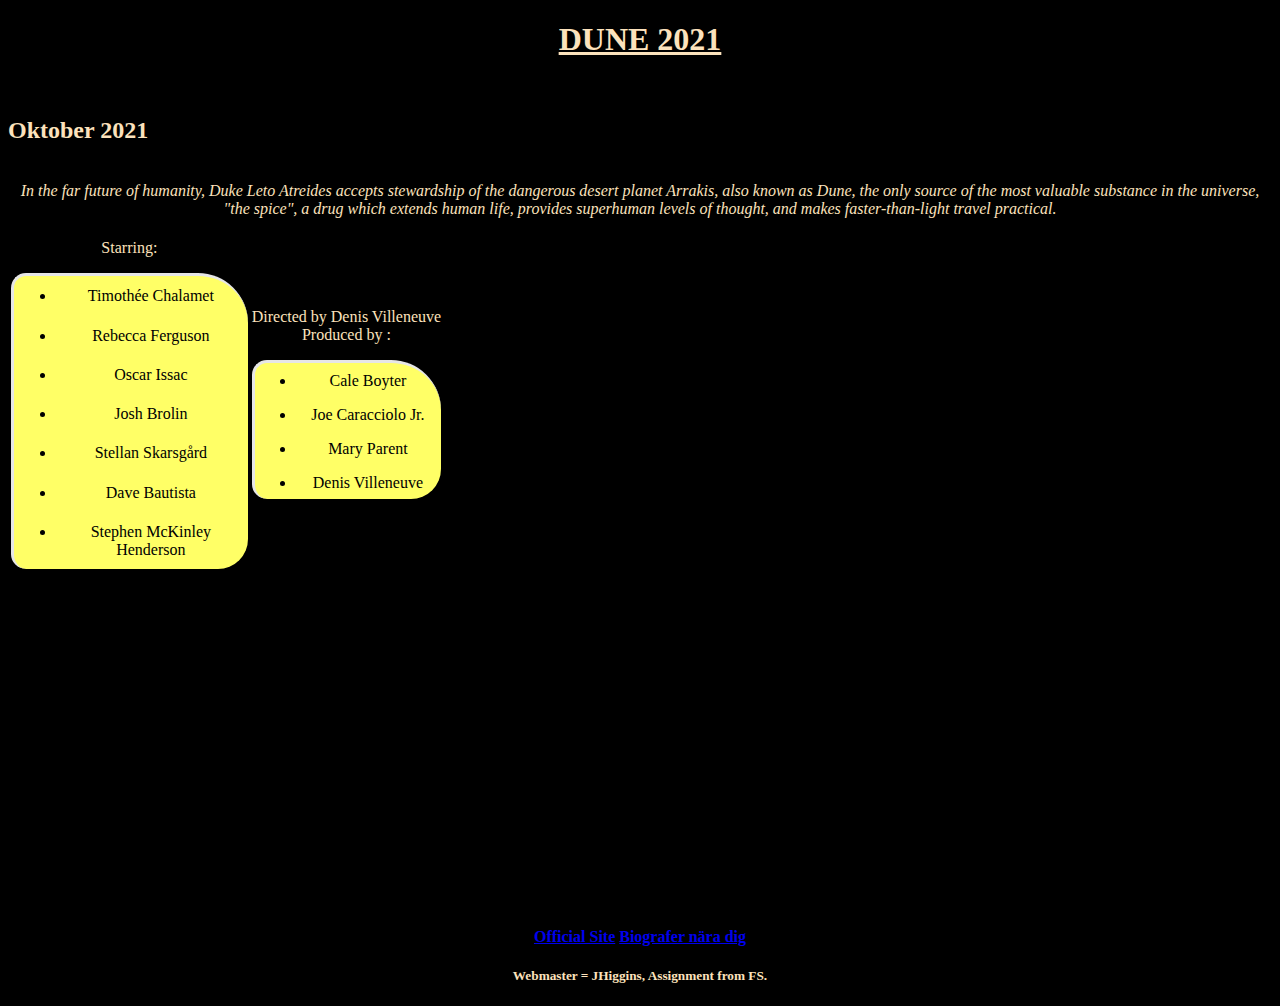
==== index.html @ 12079d5c "Added css index" ====
<!DOCTYPE html>
<html lang="en">
    <head>
        <title>SkansenCinema DUNE 2021</title>
        <meta name="Övning" content="Simple HTML page">
        <meta charset="UTF-8">
        <link rel="stylesheet" href="index.css" type="text/css">
    </head>
    <body style="text-align: center;" >
        <div id="Header" >
            <h1>
                <u> DUNE 2021</u>
                <br>
                <img src="https://www.dunemovie.net/assets/img/icons/favicon.jpg" alt="">
            </h1>
        </div>
        <div id="Subheader">
            <h2>Oktober 2021</h2>
                
                <br>
                
                <i> In the far future of humanity, Duke Leto Atreides accepts stewardship of the dangerous desert planet Arrakis, also known as Dune, the only source of the most valuable substance in the universe, "the spice", a drug which extends human life, provides superhuman levels of thought, and makes faster-than-light travel practical.</i> 
                <br><br>
            <table>
                <tbody>
                    <tr> 
                        <td>  
                            Starring: 
                            <ul>
                                <li>Timothée Chalamet</li>  
                                <li> Rebecca Ferguson</li>
                                <li>Oscar Issac</li>
                                <li>Josh Brolin</li>
                                <li>Stellan Skarsgård</li>
                                <li>Dave Bautista</li>
                                <li>Stephen McKinley Henderson</li>
                            </ul>
                        </td>
                        <td>
               Directed by	Denis Villeneuve <br>
                    Produced by	: <br>
                    <ul>
                    <li>Cale Boyter</li>
                    <li>Joe Caracciolo Jr.</li>
                    <li>Mary Parent</li>
                    <li>Denis Villeneuve</li></ul>
                    
                        </td>
                        </tr>
                    </tbody>
                 </table>
            
        </div>
        <div id="Trailer">
            

                <iframe width="560" height="315" src="https://www.youtube.com/embed/n9xhJrPXop4" frameborder="0" allow="accelerometer; autoplay; clipboard-write; encrypted-media; gyroscope; picture-in-picture" allowfullscreen></iframe>
            
        </div>
        <div id="Links">
            <h4>
                <a href="https://www.dunemovie.net/">Official Site</a>
                
                <a href="https://www.letmegooglethat.com/?q=biografer+n%C3%A4ra+mig">Biografer nära dig</a>
            </h4>
        </div>
        <div id="Footer">
            <h5>
                Webmaster = JHiggins, Assignment from FS.
            </h5>
        </div>
    </body>

</html>
---- index.css ----
body{
    color: rgb(252, 226, 188);
    background-color: black;
    text-align: center;
    align-items: center;
    text-shadow: ;
}

header{
    font-weight: bolder;
}
#Links{
    display: inline;
}

h2{
    text-align: left;
}

ul{
    border-radius: 15px 50px 30px 15px;
    background-color: #ffff66;
    color: black;
    text-shadow: black;
    text;
    list-style-type:disc;
    border-style: solid;
    border-color: #e6e6e6;
    border-width: 3px 0 0 3px;
}
ul li{
    padding: 5%;
    text-shadow: black;
    text-size-adjust: larger;
    margin: 1%;
}
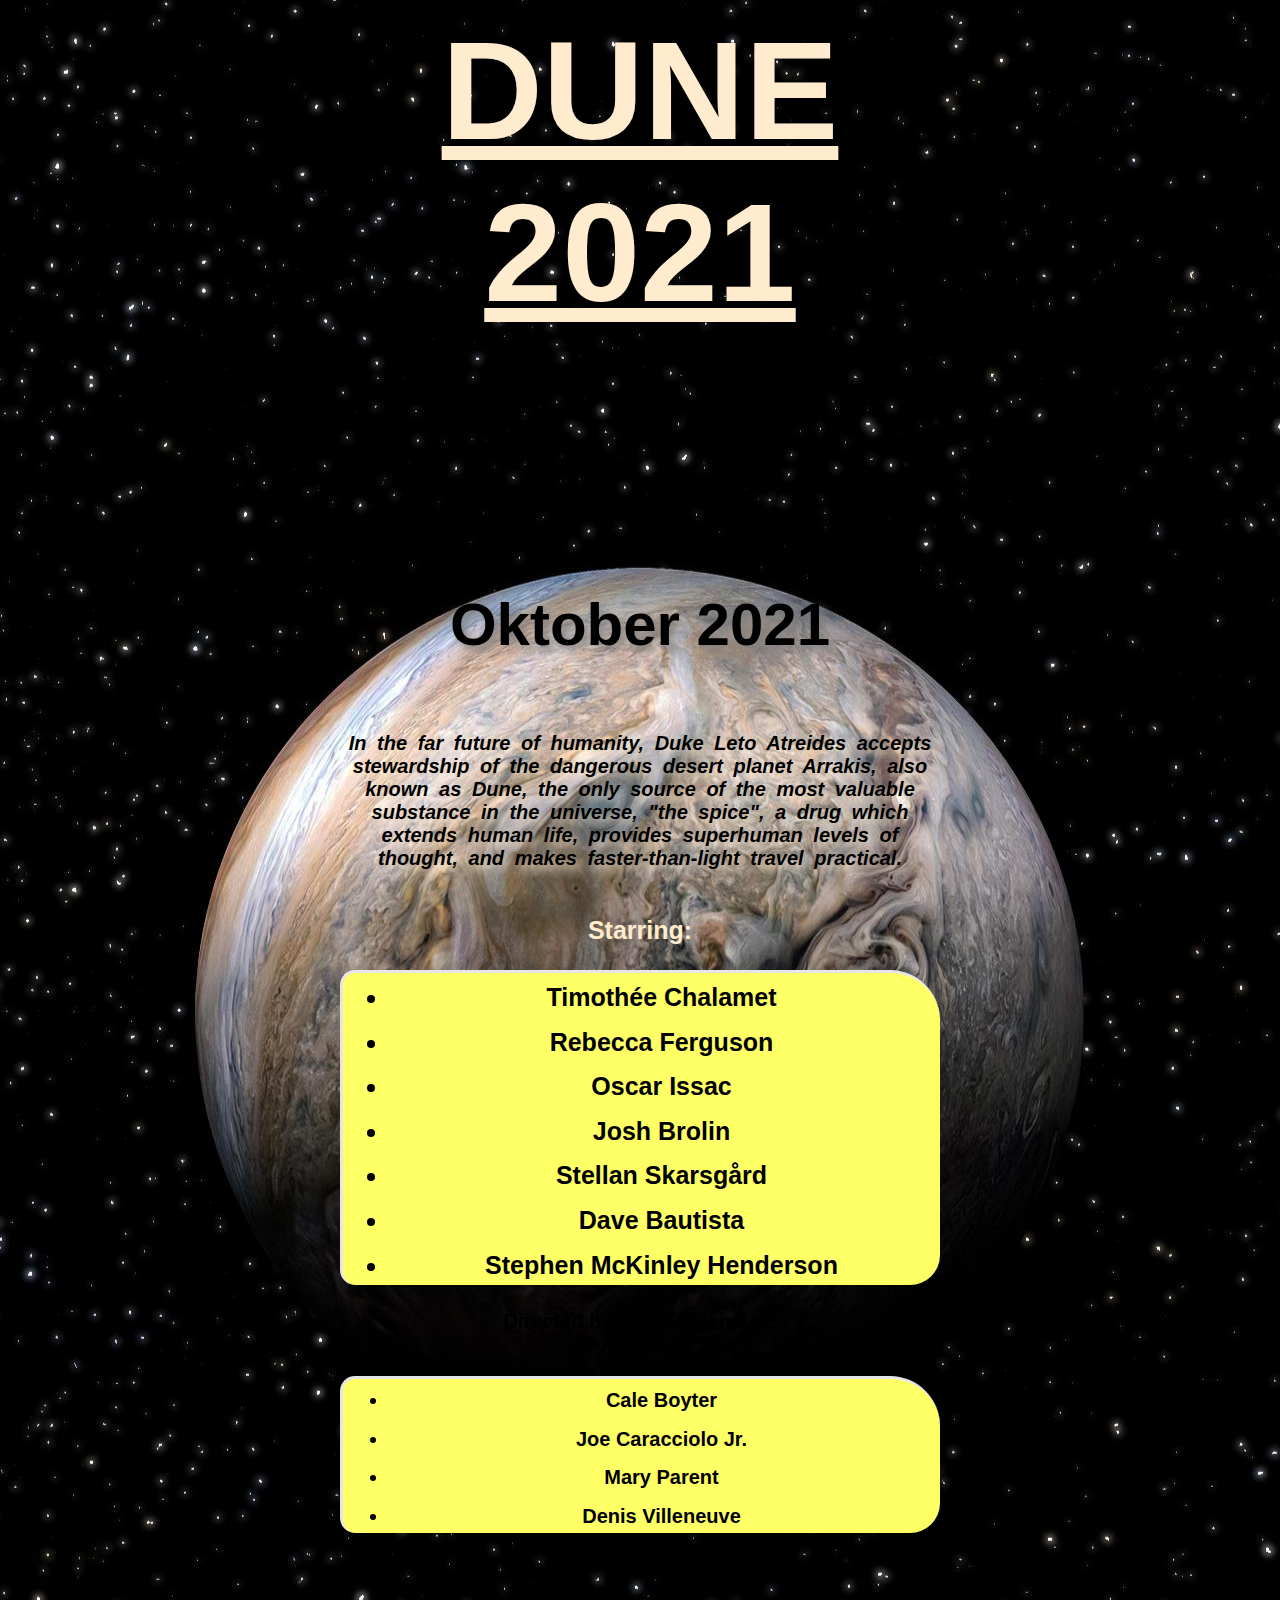
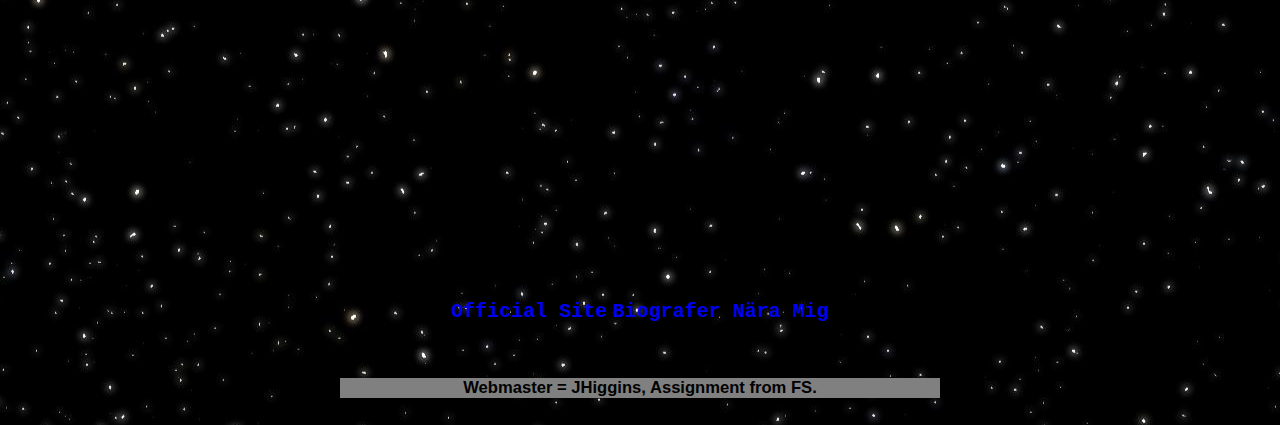
==== commit 8fb0c722: "tweaked code" ====
--- a/index.html
+++ b/index.html
@@ -19,12 +19,9 @@
                 
                 <br>
                 
-                <i> In the far future of humanity, Duke Leto Atreides accepts stewardship of the dangerous desert planet Arrakis, also known as Dune, the only source of the most valuable substance in the universe, "the spice", a drug which extends human life, provides superhuman levels of thought, and makes faster-than-light travel practical.</i> 
+               <div id="Summary"> <i> In the far future of humanity, Duke Leto Atreides accepts stewardship of the dangerous desert planet Arrakis, also known as Dune, the only source of the most valuable substance in the universe, "the spice", a drug which extends human life, provides superhuman levels of thought, and makes faster-than-light travel practical.</i> </div>
                 <br><br>
-            <table>
-                <tbody>
-                    <tr> 
-                        <td>  
+            <div id="Starring">
                             Starring: 
                             <ul>
                                 <li>Timothée Chalamet</li>  
@@ -35,33 +32,31 @@
                                 <li>Dave Bautista</li>
                                 <li>Stephen McKinley Henderson</li>
                             </ul>
-                        </td>
-                        <td>
-               Directed by	Denis Villeneuve <br>
-                    Produced by	: <br>
-                    <ul>
-                    <li>Cale Boyter</li>
-                    <li>Joe Caracciolo Jr.</li>
-                    <li>Mary Parent</li>
-                    <li>Denis Villeneuve</li></ul>
+            </div>
+            <div id="Directed">                        
+                            Directed by	Denis Villeneuve <br>
+                            Produced by	: <br>
+                            <ul>
+                            <li>Cale Boyter</li>
+                            <li>Joe Caracciolo Jr.</li>
+                            <li>Mary Parent</li>
+                            <li>Denis Villeneuve</li></ul>
+            </div>
+            </div>
                     
-                        </td>
-                        </tr>
-                    </tbody>
-                 </table>
             
-        </div>
+        
         <div id="Trailer">
             
 
                 <iframe width="560" height="315" src="https://www.youtube.com/embed/n9xhJrPXop4" frameborder="0" allow="accelerometer; autoplay; clipboard-write; encrypted-media; gyroscope; picture-in-picture" allowfullscreen></iframe>
             
         </div>
-        <div id="Links">
+        <div id="Links" class="links">
             <h4>
                 <a href="https://www.dunemovie.net/">Official Site</a>
                 
-                <a href="https://www.letmegooglethat.com/?q=biografer+n%C3%A4ra+mig">Biografer nära dig</a>
+                <a href="https://www.letmegooglethat.com/?q=biografer+n%C3%A4ra+mig">Biografer Nära Mig</a>
             </h4>
         </div>
         <div id="Footer">
--- a/index.css
+++ b/index.css
@@ -1,20 +1,52 @@
 body{
-    color: rgb(252, 226, 188);
+    color: black;
     background-color: black;
+    background-image: url("jupiter_background.jpg");
+    background-position: center;
     text-align: center;
-    align-items: center;
-    text-shadow: ;
+    margin-left: auto;
+    margin-right: auto;
+    width: 600px;
+    font-family: "Century Gothic", Arial, sans-serif;
+    font-size: 20px;
+    font-weight: bold;
+}
+h1{
+    margin-left: auto;
+    margin-right: auto;
+    color: blanchedalmond;
+    font-family: 'Franklin Gothic Medium', 'Arial Narrow', Arial, sans-serif;
+    font-size: 7em;
+    position: relative;
+    margin-top: 10px;
 }
 
-header{
+#header{
     font-weight: bolder;
-}
-#Links{
-    display: inline;
+    
 }
 
 h2{
-    text-align: left;
+    color: black;
+    font-weight: 700;
+    font-size: 60px;
+    text-shadow: 5px 5px 10px grey;
+}
+#Subheader{
+    text-align: center;
+}
+#Summary{
+    
+    text-shadow: 5px 5px 10px blanchedalmond;
+    word-spacing: 5px;
+}
+
+#Starring{
+    color:blanchedalmond;
+    font-size: 25px;
+}
+table{
+    align-self: center;
 }
 
 ul{
@@ -22,15 +54,37 @@
     background-color: #ffff66;
     color: black;
     text-shadow: black;
-    text;
     list-style-type:disc;
     border-style: solid;
     border-color: #e6e6e6;
     border-width: 3px 0 0 3px;
+    
 }
 ul li{
-    padding: 5%;
+    padding: 5px;
     text-shadow: black;
     text-size-adjust: larger;
     margin: 1%;
 }
+#Links{
+    display: inline-block;
+    padding-inline: 5px;  
+    margin-inline: 10px;
+}
+
+#Links :hover{
+    background-color: #999966;
+    color: black;
+    border: 3px solid black;
+    border-radius: 5px;
+}
+.links a{
+    font-family:  monospace;    
+}
+
+#Links a{
+    text-decoration: none;
+}
+#Footer{
+    background-color: grey;
+}
